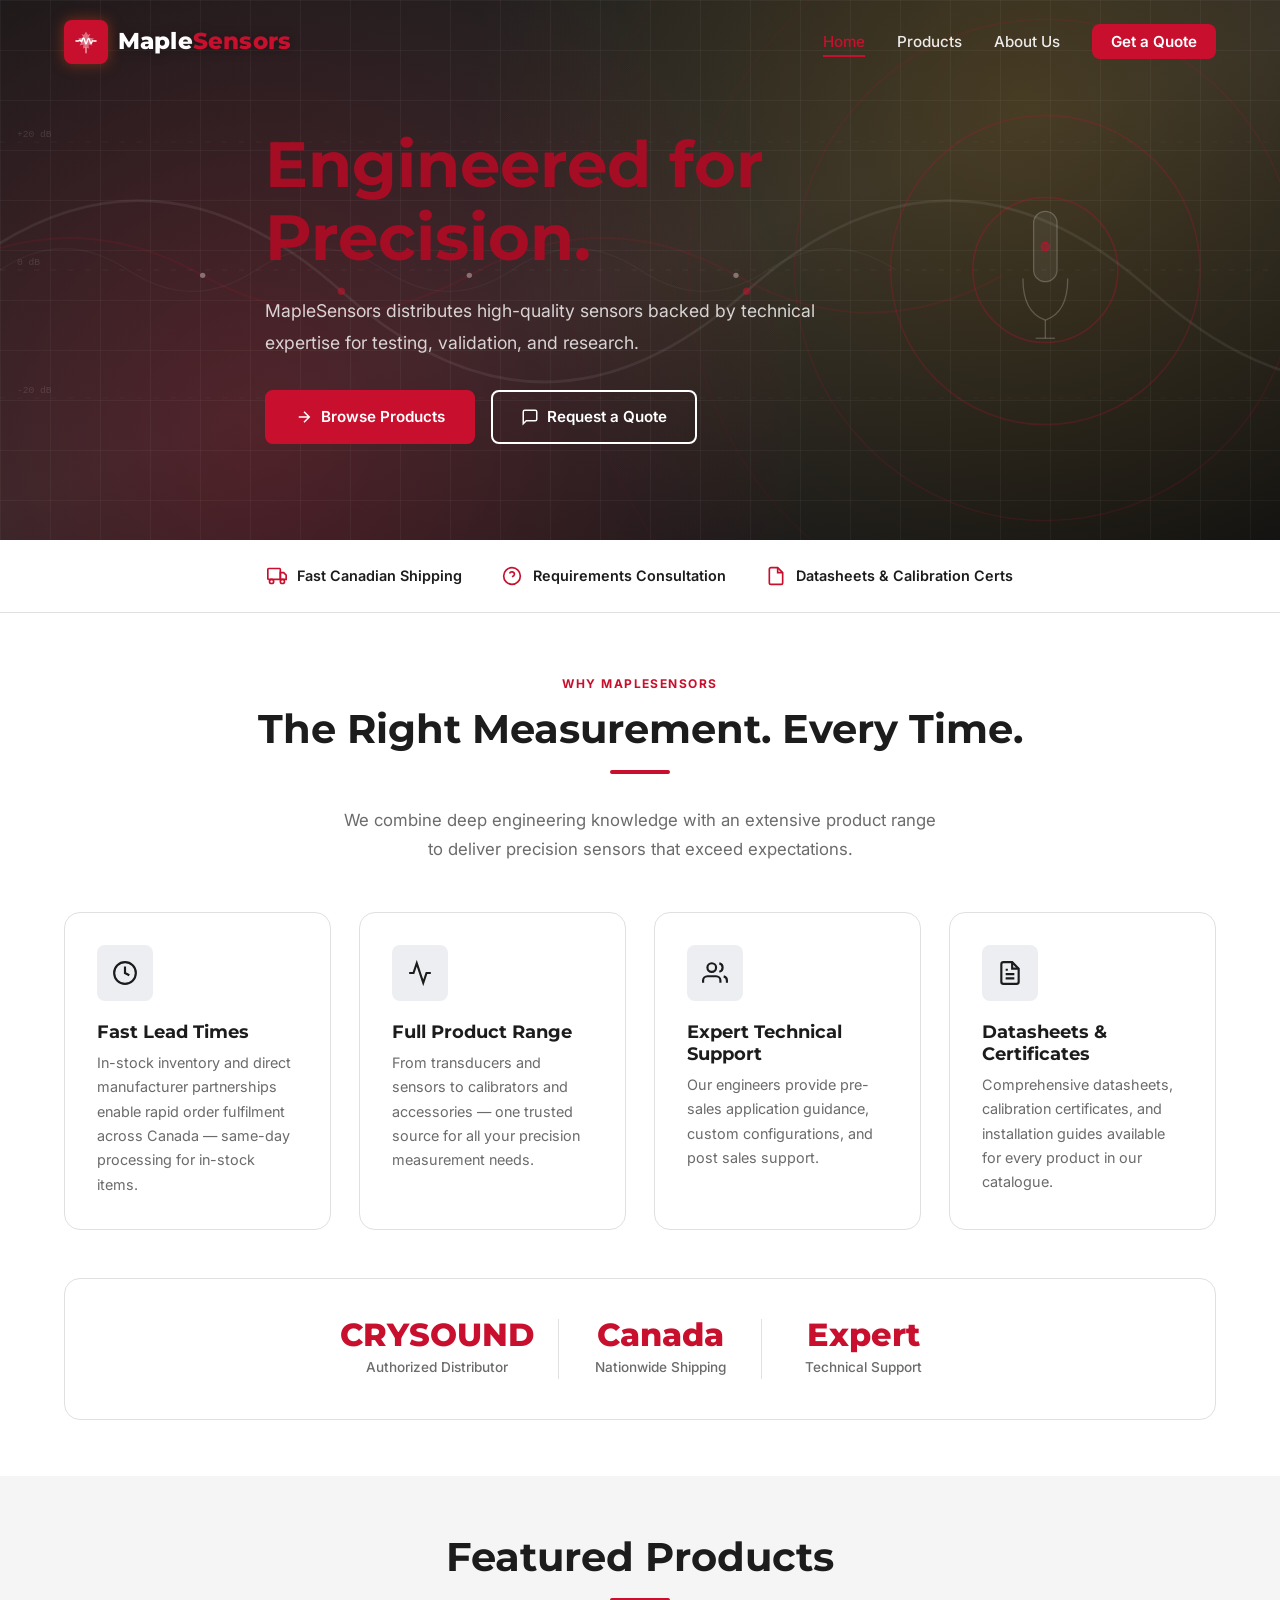
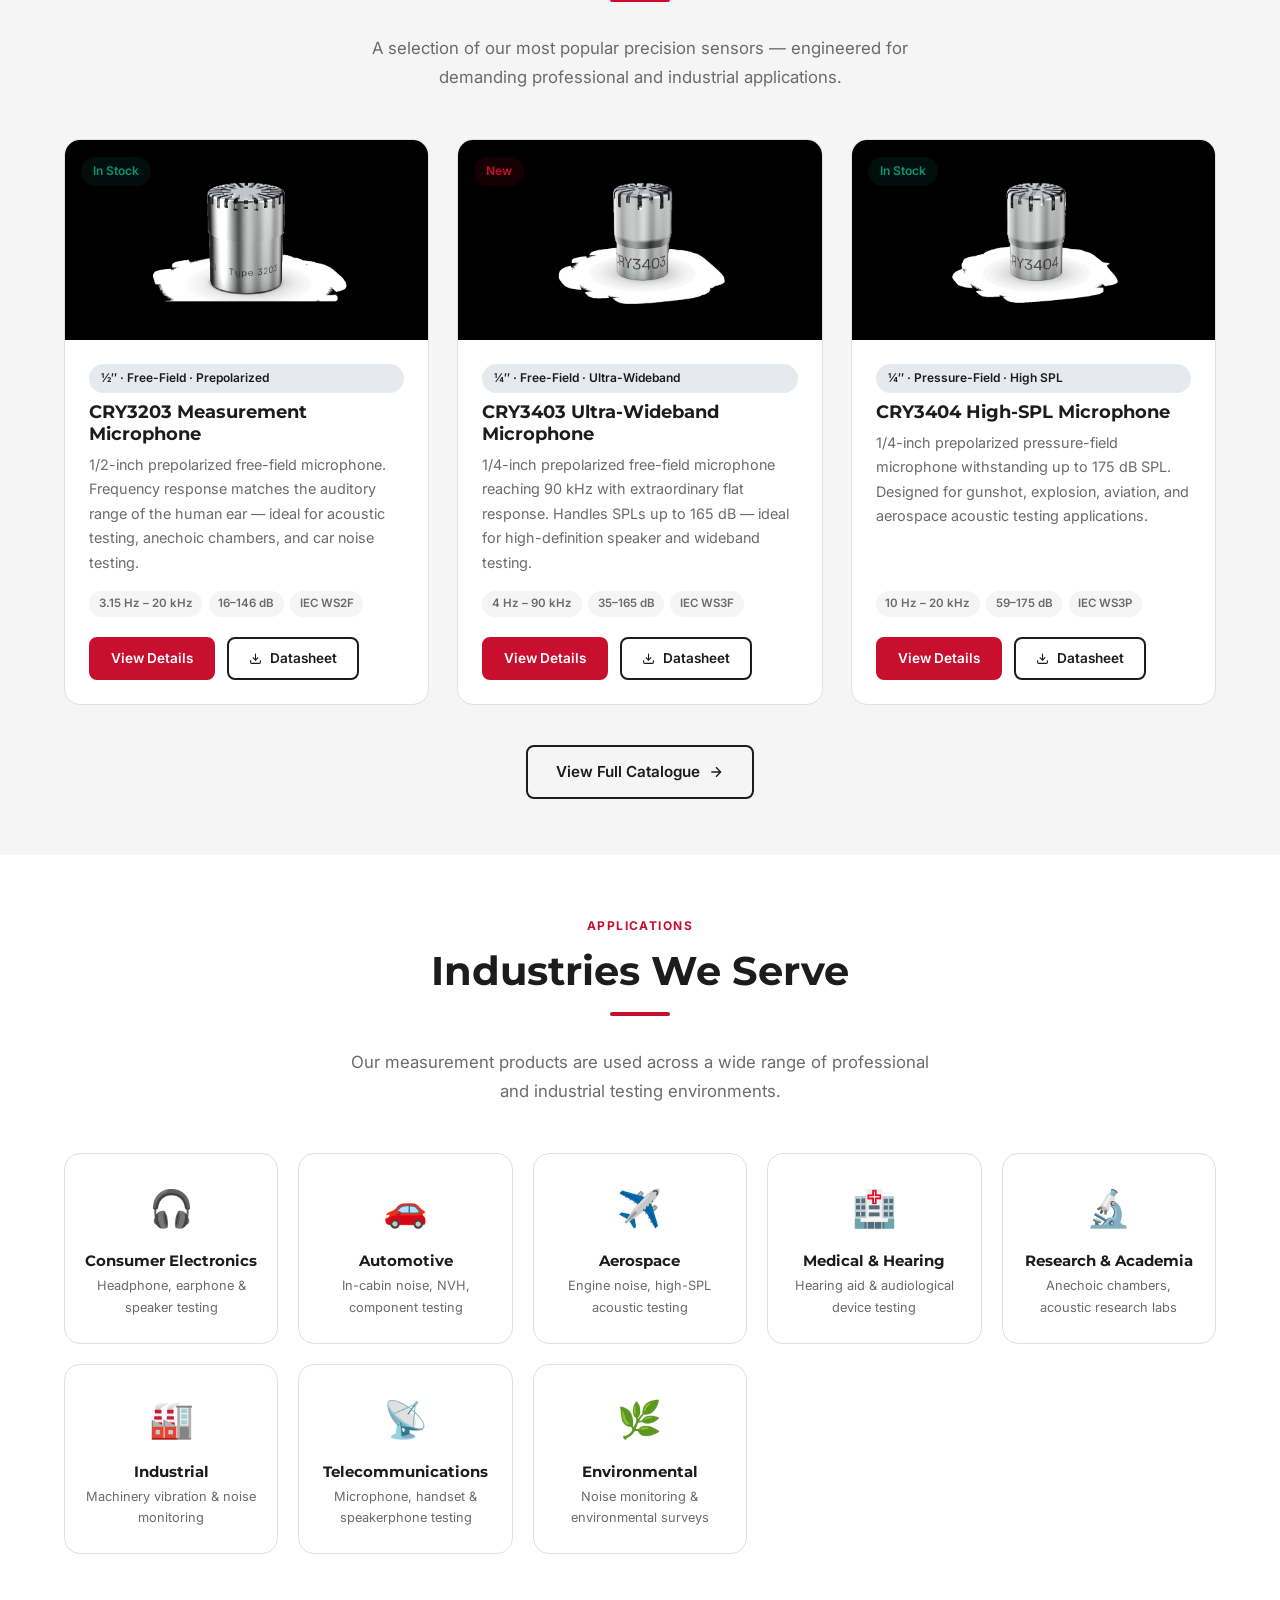
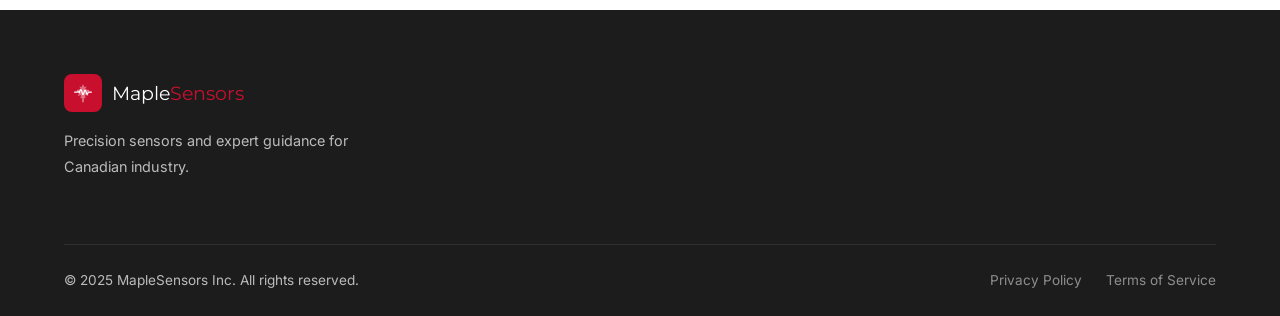
==== index.html @ 33024600 "New files" ====
<!DOCTYPE html>
<html lang="en">
<head>
  <meta charset="UTF-8" />
  <meta name="viewport" content="width=device-width, initial-scale=1.0" />
  <title>MapleSensors – Precision Measurement & Sensor Solutions</title>
  <meta name="description" content="MapleSensors is a Canadian distributor of precision sensors. Nationwide distribution backed by real engineering expertise." />
  <link rel="stylesheet" href="css/style.css" />
  <link rel="icon" href="data:image/svg+xml,<svg xmlns='http://www.w3.org/2000/svg' viewBox='0 0 100 100'><text y='.9em' font-size='90'>🍁</text></svg>" />
  <style>
    /* Hero background */
    .hero {
      background: linear-gradient(160deg, #1a1a1a 0%, #2a2a2a 50%, #111111 100%);
    }
    /* Hero SVG illustration layer */
    .hero-visual {
      position: absolute;
      inset: 0;
      overflow: hidden;
      pointer-events: none;
    }
    .hero-visual svg {
      width: 100%;
      height: 100%;
      position: absolute;
      top: 0; left: 0;
    }
    /* Softer section backgrounds */
    .section-alt { background: var(--clr-light); }

    /* Intro strip below hero */
    .intro-strip {
      background: var(--clr-white);
      border-bottom: 1px solid var(--clr-border);
      padding-block: 1.5rem;
    }
    .intro-strip-inner {
      display: flex;
      align-items: center;
      justify-content: center;
      flex-wrap: wrap;
      gap: 2.5rem;
    }
    .intro-item {
      display: flex;
      align-items: center;
      gap: .65rem;
      font-size: .9rem;
      font-weight: 600;
      color: var(--clr-primary);
    }
    .intro-item svg { width: 20px; stroke: var(--clr-secondary); }

    /* Lighter stats strip */
    .stats-light {
      background: var(--clr-white);
      border: 1px solid var(--clr-border);
      border-radius: var(--radius-lg);
      padding: 2.5rem;
      margin-top: 2rem;
    }
    .stats-light-grid {
      display: grid;
      grid-template-columns: 1fr auto 1fr auto 1fr;
      align-items: center;
      gap: 0 1.5rem;
      text-align: center;
      max-width: 600px;
      margin-inline: auto;
    }
    .stat-light-num {
      font-family: var(--ff-heading);
      font-size: 2rem;
      font-weight: 800;
      color: var(--clr-secondary);
      line-height: 1;
      margin-bottom: .3rem;
    }
    .stat-light-label {
      font-size: .85rem;
      color: var(--clr-muted);
      font-weight: 500;
    }
    .stat-divider {
      width: 1px;
      background: var(--clr-border);
      align-self: stretch;
    }

    /* Application areas */
    .app-grid {
      display: grid;
      grid-template-columns: repeat(auto-fill, minmax(200px, 1fr));
      gap: 1.25rem;
    }
    .app-card {
      background: var(--clr-white);
      border: 1px solid var(--clr-border);
      border-radius: var(--radius-lg);
      padding: 1.5rem 1.25rem;
      text-align: center;
      transition: var(--transition);
    }
    .app-card:hover { box-shadow: var(--shadow); transform: translateY(-3px); border-color: var(--clr-secondary); }
    .app-icon { font-size: 2.25rem; margin-bottom: .75rem; }
    .app-card h4 { font-size: .95rem; color: var(--clr-primary); margin-bottom: .3rem; }
    .app-card p  { font-size: .8rem; color: var(--clr-muted); }

    /* Technology intro band */
    .tech-band {
      background: linear-gradient(135deg, #1c1c1c 0%, #333333 100%);
      padding-block: 4rem;
    }
    .tech-band-grid {
      display: grid;
      grid-template-columns: 1fr 1fr;
      gap: 4rem;
      align-items: center;
    }
    .tech-band-visual {
      aspect-ratio: 4/3;
      background: rgba(255,255,255,.06);
      border: 1px solid rgba(255,255,255,.12);
      border-radius: var(--radius-lg);
      display: flex;
      align-items: center;
      justify-content: center;
      position: relative;
      overflow: hidden;
    }
    .tech-band-visual::before {
      content: '';
      position: absolute; inset: 0;
      background-image: linear-gradient(rgba(255,255,255,.03) 1px, transparent 1px),
                        linear-gradient(90deg, rgba(255,255,255,.03) 1px, transparent 1px);
      background-size: 28px 28px;
    }
    .tech-band-visual svg { width: 100px; position: relative; }
    @media(max-width:768px){ .tech-band-grid { grid-template-columns: 1fr; gap:2rem; } }
  </style>
</head>
<body>

  <!-- ── NAVBAR ── -->
  <nav class="navbar" id="navbar">
    <div class="container nav-inner">
      <a href="index.html" class="nav-logo">
        <div class="nav-logo-icon">
          <svg viewBox="0 0 24 24" fill="none"><path d="M12 1.5 L10 5 L7.5 4 L9.5 7.5 L4 8.5 L7.5 12 L5.5 15.5 L9.5 14.5 L9 18.5 L12 17.5 L15 18.5 L14.5 14.5 L18.5 15.5 L16.5 12 L20 8.5 L14.5 7.5 L16.5 4 L14 5 Z" fill="white" opacity="0.4"/><line x1="12" y1="18" x2="12" y2="22.5" stroke="white" stroke-width="1.8" stroke-linecap="round" opacity="0.5"/><path d="M2,11 L4.5,11 C5,11 5.3,10.3 6,10.3 C6.7,10.3 7,11.7 7.5,11.7 C8,11.7 8.3,8 9.5,8 C10.7,8 11,14 12,14 C13,14 13.3,8.5 14.5,8.5 C15.7,8.5 16,13.5 17,13.5 C17.7,13.5 18,10.8 18.5,10.8 C19,10.8 19.3,11 20,11 L22,11" stroke="white" stroke-width="1.5" fill="none" stroke-linecap="round"/></svg>
        </div>
        <span class="nav-logo-text">Maple<span>Sensors</span></span>
      </a>
      <ul class="nav-menu" id="navMenu">
        <li><a href="index.html"    class="nav-link active">Home</a></li>
        <li><a href="products.html" class="nav-link">Products</a></li>
        <li><a href="about.html"    class="nav-link">About Us</a></li>
        <li><a href="contact.html"  class="nav-link nav-cta">Get a Quote</a></li>
      </ul>
      <button class="hamburger" id="hamburger" aria-label="Toggle menu">
        <span></span><span></span><span></span>
      </button>
    </div>
  </nav>

  <!-- ── HERO ── -->
  <section class="hero" id="hero">
    <div class="hero-bg"></div>
    <div class="hero-grid"></div>

    <!-- Acoustic measurement illustration -->
    <div class="hero-visual" aria-hidden="true">
      <svg viewBox="0 0 1200 700" preserveAspectRatio="xMidYMid slice" xmlns="http://www.w3.org/2000/svg">

        <!-- ── Sound wave rings radiating from microphone (right side) ── -->
        <circle cx="980" cy="350" r="68"  fill="none" stroke="rgba(200,16,46,0.30)" stroke-width="1.5"/>
        <circle cx="980" cy="350" r="145" fill="none" stroke="rgba(200,16,46,0.22)" stroke-width="1.5"/>
        <circle cx="980" cy="350" r="235" fill="none" stroke="rgba(200,16,46,0.15)" stroke-width="1.2"/>
        <circle cx="980" cy="350" r="335" fill="none" stroke="rgba(200,16,46,0.09)" stroke-width="1"/>
        <circle cx="980" cy="350" r="445" fill="none" stroke="rgba(200,16,46,0.06)" stroke-width="1"/>
        <circle cx="980" cy="350" r="570" fill="none" stroke="rgba(200,16,46,0.03)" stroke-width="1"/>

        <!-- ── Microphone capsule silhouette ── -->
        <rect x="969" y="295" width="22" height="66" rx="11" fill="rgba(255,255,255,0.06)" stroke="rgba(255,255,255,0.22)" stroke-width="1.2"/>
        <path d="M959 358 Q959 390 980 397 Q1001 390 1001 358" fill="none" stroke="rgba(255,255,255,0.22)" stroke-width="1.2"/>
        <line x1="980" y1="397" x2="980" y2="414" stroke="rgba(255,255,255,0.22)" stroke-width="1.2"/>
        <line x1="971" y1="414" x2="989" y2="414" stroke="rgba(255,255,255,0.22)" stroke-width="1.2"/>
        <!-- diaphragm centre dot -->
        <circle cx="980" cy="328" r="4" fill="rgba(200,16,46,0.5)" stroke="rgba(200,16,46,0.8)" stroke-width="1"/>

        <!-- ── Primary sine waveform (large, slow) ── -->
        <path d="M-60 370 Q130 200 320 370 Q510 540 700 370 Q890 200 1080 370 Q1270 540 1460 370"
              fill="none" stroke="rgba(255,255,255,0.07)" stroke-width="2.5"/>

        <!-- ── Secondary waveform (higher frequency, red tinted) ── -->
        <path d="M-60 355 Q65 285 190 355 Q315 425 440 355 Q565 285 690 355 Q815 425 940 355"
              fill="none" stroke="rgba(200,16,46,0.12)" stroke-width="1.8"/>

        <!-- ── High-frequency waveform (fine detail) ── -->
        <path d="M0 350 Q60 310 120 350 Q180 390 240 350 Q300 310 360 350 Q420 390 480 350 Q540 310 600 350 Q660 390 720 350 Q780 310 840 350"
              fill="none" stroke="rgba(255,255,255,0.04)" stroke-width="1"/>

        <!-- ── Oscilloscope measurement grid ── -->
        <line x1="0" y1="230" x2="1200" y2="230" stroke="rgba(255,255,255,0.035)" stroke-width="1" stroke-dasharray="5,11"/>
        <line x1="0" y1="350" x2="1200" y2="350" stroke="rgba(255,255,255,0.05)"  stroke-width="1" stroke-dasharray="5,11"/>
        <line x1="0" y1="470" x2="1200" y2="470" stroke="rgba(255,255,255,0.035)" stroke-width="1" stroke-dasharray="5,11"/>

        <line x1="240" y1="0" x2="240" y2="700" stroke="rgba(255,255,255,0.02)" stroke-width="1" stroke-dasharray="3,13"/>
        <line x1="480" y1="0" x2="480" y2="700" stroke="rgba(255,255,255,0.02)" stroke-width="1" stroke-dasharray="3,13"/>
        <line x1="720" y1="0" x2="720" y2="700" stroke="rgba(255,255,255,0.02)" stroke-width="1" stroke-dasharray="3,13"/>

        <!-- ── dB scale labels ── -->
        <text x="16" y="225" font-size="9" fill="rgba(255,255,255,0.13)" font-family="monospace">+20 dB</text>
        <text x="16" y="345" font-size="9" fill="rgba(255,255,255,0.13)" font-family="monospace">  0 dB</text>
        <text x="16" y="465" font-size="9" fill="rgba(255,255,255,0.13)" font-family="monospace">-20 dB</text>

        <!-- ── Wave peak / node markers ── -->
        <circle cx="320" cy="370" r="3.5" fill="rgba(200,16,46,0.55)"/>
        <circle cx="700" cy="370" r="3.5" fill="rgba(200,16,46,0.55)"/>
        <circle cx="190" cy="355" r="2.5" fill="rgba(255,255,255,0.35)"/>
        <circle cx="440" cy="355" r="2.5" fill="rgba(255,255,255,0.35)"/>
        <circle cx="690" cy="355" r="2.5" fill="rgba(255,255,255,0.35)"/>

      </svg>
    </div>

    <div class="container">
      <div class="hero-content">
        <h1 class="hero-title">
          <span class="highlight">Engineered for Precision.</span>
        </h1>

        <p class="hero-subtitle">
          MapleSensors distributes high-quality sensors backed by technical expertise for testing, validation, and research.
        </p>

        <div class="hero-actions">
          <a href="products.html" class="btn btn-primary">
            <svg width="18" height="18" viewBox="0 0 24 24" fill="none" stroke="currentColor" stroke-width="2"><path d="M5 12h14M12 5l7 7-7 7"/></svg>
            Browse Products
          </a>
          <a href="contact.html" class="btn btn-outline">
            <svg width="18" height="18" viewBox="0 0 24 24" fill="none" stroke="currentColor" stroke-width="2"><path d="M21 15a2 2 0 0 1-2 2H7l-4 4V5a2 2 0 0 1 2-2h14a2 2 0 0 1 2 2z"/></svg>
            Request a Quote
          </a>
        </div>

      </div>
    </div>
  </section>

  <!-- ── INTRO STRIP ── -->
  <div class="intro-strip">
    <div class="container intro-strip-inner">
      <div class="intro-item">
        <svg viewBox="0 0 24 24" fill="none" stroke-width="2"><rect x="1" y="3" width="15" height="13" rx="1"/><path d="M16 8h4l3 3v5h-7V8z"/><circle cx="5.5" cy="18.5" r="2.5"/><circle cx="18.5" cy="18.5" r="2.5"/></svg>
        Fast Canadian Shipping
      </div>
      <div class="intro-item">
        <svg viewBox="0 0 24 24" fill="none" stroke-width="2"><circle cx="12" cy="12" r="10"/><path d="M9.09 9a3 3 0 0 1 5.83 1c0 2-3 3-3 3"/><line x1="12" y1="17" x2="12.01" y2="17"/></svg>
        Requirements Consultation
      </div>
      <div class="intro-item">
        <svg viewBox="0 0 24 24" fill="none" stroke-width="2"><path d="M14 2H6a2 2 0 0 0-2 2v16a2 2 0 0 0 2 2h12a2 2 0 0 0 2-2V8z"/><polyline points="14 2 14 8 20 8"/></svg>
        Datasheets &amp; Calibration Certs
      </div>
    </div>
  </div>

  <!-- ── WHY CHOOSE US ── -->
  <section class="section" id="why-us">
    <div class="container">
      <div class="text-center">
        <span class="section-label">Why MapleSensors</span>
        <h2 class="section-title">The Right Measurement. Every Time.</h2>
        <div class="divider"></div>
        <p class="section-subtitle">We combine deep engineering knowledge with an extensive product range to deliver precision sensors that exceed expectations.</p>
      </div>

      <div class="features-grid">
        <div class="feature-card fade-up">
          <div class="feature-icon">
            <svg viewBox="0 0 24 24" fill="none" stroke="#1c1c1c" stroke-width="2"><circle cx="12" cy="12" r="10"/><polyline points="12 6 12 12 16 14"/></svg>
          </div>
          <h3>Fast Lead Times</h3>
          <p>In-stock inventory and direct manufacturer partnerships enable rapid order fulfilment across Canada — same-day processing for in-stock items.</p>
        </div>

        <div class="feature-card fade-up fade-up-delay-2">
          <div class="feature-icon">
            <svg viewBox="0 0 24 24" fill="none" stroke="#1c1c1c" stroke-width="2"><polyline points="22 12 18 12 15 21 9 3 6 12 2 12"/></svg>
          </div>
          <h3>Full Product Range</h3>
          <p>From transducers and sensors to calibrators and accessories — one trusted source for all your precision measurement needs.</p>
        </div>

        <div class="feature-card fade-up fade-up-delay-3">
          <div class="feature-icon">
            <svg viewBox="0 0 24 24" fill="none" stroke="#1c1c1c" stroke-width="2"><path d="M17 21v-2a4 4 0 0 0-4-4H5a4 4 0 0 0-4 4v2"/><circle cx="9" cy="7" r="4"/><path d="M23 21v-2a4 4 0 0 0-3-3.87"/><path d="M16 3.13a4 4 0 0 1 0 7.75"/></svg>
          </div>
          <h3>Expert Technical Support</h3>
          <p>Our engineers provide pre-sales application guidance, custom configurations, and post sales support.</p>
        </div>

        <div class="feature-card fade-up">
          <div class="feature-icon">
            <svg viewBox="0 0 24 24" fill="none" stroke="#1c1c1c" stroke-width="2"><path d="M14 2H6a2 2 0 0 0-2 2v16a2 2 0 0 0 2 2h12a2 2 0 0 0 2-2V8z"/><polyline points="14 2 14 8 20 8"/><line x1="16" y1="13" x2="8" y2="13"/><line x1="16" y1="17" x2="8" y2="17"/><polyline points="10 9 9 9 8 9"/></svg>
          </div>
          <h3>Datasheets &amp; Certificates</h3>
          <p>Comprehensive datasheets, calibration certificates, and installation guides available for every product in our catalogue.</p>
        </div>

      </div>

      <!-- Lightweight stats row -->
      <div class="stats-light fade-up" style="margin-top:3rem;">
        <div class="stats-light-grid">
          <div>
            <div class="stat-light-num">CRYSOUND</div>
            <div class="stat-light-label">Authorized Distributor</div>
          </div>
          <div class="stat-divider"></div>
          <div>
            <div class="stat-light-num">Canada</div>
            <div class="stat-light-label">Nationwide Shipping</div>
          </div>
          <div class="stat-divider"></div>
          <div>
            <div class="stat-light-num">Expert</div>
            <div class="stat-light-label">Technical Support</div>
          </div>
        </div>
      </div>
    </div>
  </section>

  <!-- ── FEATURED PRODUCTS ── -->
  <section class="section section-alt" id="featured-products">
    <div class="container">
      <div class="text-center">
        <h2 class="section-title">Featured Products</h2>
        <div class="divider"></div>
        <p class="section-subtitle">A selection of our most popular precision sensors — engineered for demanding professional and industrial applications.</p>
      </div>

      <div class="products-grid">

        <!-- CRY3203 -->
        <div class="product-card fade-up">
          <div class="product-card-img">
            <img src="images/products/CRY3203.jpg" alt="CRY3203" class="product-photo" />
            <div class="product-badge-wrap"><span class="badge badge-green">In Stock</span></div>
          </div>
          <div class="product-card-body">
            <span class="badge badge-blue" style="margin-bottom:.5rem;">½″ · Free-Field · Prepolarized</span>
            <h3>CRY3203 Measurement Microphone</h3>
            <p>1/2-inch prepolarized free-field microphone. Frequency response matches the auditory range of the human ear — ideal for acoustic testing, anechoic chambers, and car noise testing.</p>
            <div class="product-features">
              <span class="product-feature-tag">3.15 Hz – 20 kHz</span>
              <span class="product-feature-tag">16–146 dB</span>
              <span class="product-feature-tag">IEC WS2F</span>
            </div>
            <div class="product-card-footer">
              <a href="products.html" class="btn btn-primary btn-sm">View Details</a>
              <a href="#" class="btn btn-outline-dark btn-sm">
                <svg width="13" height="13" viewBox="0 0 24 24" fill="none" stroke="currentColor" stroke-width="2"><path d="M21 15v4a2 2 0 0 1-2 2H5a2 2 0 0 1-2-2v-4"/><polyline points="7 10 12 15 17 10"/><line x1="12" y1="15" x2="12" y2="3"/></svg>
                Datasheet
              </a>
            </div>
          </div>
        </div>

        <!-- CRY3403 -->
        <div class="product-card fade-up fade-up-delay-1">
          <div class="product-card-img">
            <img src="images/products/CRY3403.jpg" alt="CRY3403" class="product-photo" style="padding:.5rem;" />
            <div class="product-badge-wrap"><span class="badge">New</span></div>
          </div>
          <div class="product-card-body">
            <span class="badge badge-blue" style="margin-bottom:.5rem;">¼″ · Free-Field · Ultra-Wideband</span>
            <h3>CRY3403 Ultra-Wideband Microphone</h3>
            <p>1/4-inch prepolarized free-field microphone reaching 90 kHz with extraordinary flat response. Handles SPLs up to 165 dB — ideal for high-definition speaker and wideband testing.</p>
            <div class="product-features">
              <span class="product-feature-tag">4 Hz – 90 kHz</span>
              <span class="product-feature-tag">35–165 dB</span>
              <span class="product-feature-tag">IEC WS3F</span>
            </div>
            <div class="product-card-footer">
              <a href="products.html" class="btn btn-primary btn-sm">View Details</a>
              <a href="#" class="btn btn-outline-dark btn-sm">
                <svg width="13" height="13" viewBox="0 0 24 24" fill="none" stroke="currentColor" stroke-width="2"><path d="M21 15v4a2 2 0 0 1-2 2H5a2 2 0 0 1-2-2v-4"/><polyline points="7 10 12 15 17 10"/><line x1="12" y1="15" x2="12" y2="3"/></svg>
                Datasheet
              </a>
            </div>
          </div>
        </div>

        <!-- CRY3404 -->
        <div class="product-card fade-up fade-up-delay-2">
          <div class="product-card-img">
            <img src="images/products/CRY3404.jpg" alt="CRY3404" class="product-photo" style="padding:.5rem;" />
            <div class="product-badge-wrap"><span class="badge badge-green">In Stock</span></div>
          </div>
          <div class="product-card-body">
            <span class="badge badge-blue" style="margin-bottom:.5rem;">¼″ · Pressure-Field · High SPL</span>
            <h3>CRY3404 High-SPL Microphone</h3>
            <p>1/4-inch prepolarized pressure-field microphone withstanding up to 175 dB SPL. Designed for gunshot, explosion, aviation, and aerospace acoustic testing applications.</p>
            <div class="product-features">
              <span class="product-feature-tag">10 Hz – 20 kHz</span>
              <span class="product-feature-tag">59–175 dB</span>
              <span class="product-feature-tag">IEC WS3P</span>
            </div>
            <div class="product-card-footer">
              <a href="products.html" class="btn btn-primary btn-sm">View Details</a>
              <a href="#" class="btn btn-outline-dark btn-sm">
                <svg width="13" height="13" viewBox="0 0 24 24" fill="none" stroke="currentColor" stroke-width="2"><path d="M21 15v4a2 2 0 0 1-2 2H5a2 2 0 0 1-2-2v-4"/><polyline points="7 10 12 15 17 10"/><line x1="12" y1="15" x2="12" y2="3"/></svg>
                Datasheet
              </a>
            </div>
          </div>
        </div>

      </div>

      <div class="text-center" style="margin-top:2.5rem;">
        <a href="products.html" class="btn btn-outline-dark">
          View Full Catalogue
          <svg width="16" height="16" viewBox="0 0 24 24" fill="none" stroke="currentColor" stroke-width="2"><path d="M5 12h14M12 5l7 7-7 7"/></svg>
        </a>
      </div>
    </div>
  </section>




  <!-- ── APPLICATION AREAS ── -->
  <section class="section" id="applications">
    <div class="container">
      <div class="text-center">
        <span class="section-label">Applications</span>
        <h2 class="section-title">Industries We Serve</h2>
        <div class="divider"></div>
        <p class="section-subtitle">Our measurement products are used across a wide range of professional and industrial testing environments.</p>
      </div>

      <div class="app-grid">
        <div class="app-card fade-up">
          <div class="app-icon">🎧</div>
          <h4>Consumer Electronics</h4>
          <p>Headphone, earphone &amp; speaker testing</p>
        </div>
        <div class="app-card fade-up fade-up-delay-1">
          <div class="app-icon">🚗</div>
          <h4>Automotive</h4>
          <p>In-cabin noise, NVH, component testing</p>
        </div>
        <div class="app-card fade-up fade-up-delay-2">
          <div class="app-icon">✈️</div>
          <h4>Aerospace</h4>
          <p>Engine noise, high-SPL acoustic testing</p>
        </div>
        <div class="app-card fade-up fade-up-delay-3">
          <div class="app-icon">🏥</div>
          <h4>Medical &amp; Hearing</h4>
          <p>Hearing aid &amp; audiological device testing</p>
        </div>
        <div class="app-card fade-up">
          <div class="app-icon">🔬</div>
          <h4>Research &amp; Academia</h4>
          <p>Anechoic chambers, acoustic research labs</p>
        </div>
        <div class="app-card fade-up fade-up-delay-1">
          <div class="app-icon">🏭</div>
          <h4>Industrial</h4>
          <p>Machinery vibration &amp; noise monitoring</p>
        </div>
        <div class="app-card fade-up fade-up-delay-2">
          <div class="app-icon">📡</div>
          <h4>Telecommunications</h4>
          <p>Microphone, handset &amp; speakerphone testing</p>
        </div>
        <div class="app-card fade-up fade-up-delay-3">
          <div class="app-icon">🌿</div>
          <h4>Environmental</h4>
          <p>Noise monitoring &amp; environmental surveys</p>
        </div>
      </div>
    </div>
  </section>

  <!-- ── FOOTER ── -->
  <footer class="footer">
    <div class="container">
      <div class="footer-grid">
        <div class="footer-brand">
          <div class="footer-logo">
            <div class="icon"><svg viewBox="0 0 24 24" fill="none"><path d="M12 1.5 L10 5 L7.5 4 L9.5 7.5 L4 8.5 L7.5 12 L5.5 15.5 L9.5 14.5 L9 18.5 L12 17.5 L15 18.5 L14.5 14.5 L18.5 15.5 L16.5 12 L20 8.5 L14.5 7.5 L16.5 4 L14 5 Z" fill="white" opacity="0.4"/><line x1="12" y1="18" x2="12" y2="22.5" stroke="white" stroke-width="1.8" stroke-linecap="round" opacity="0.5"/><path d="M2,11 L4.5,11 C5,11 5.3,10.3 6,10.3 C6.7,10.3 7,11.7 7.5,11.7 C8,11.7 8.3,8 9.5,8 C10.7,8 11,14 12,14 C13,14 13.3,8.5 14.5,8.5 C15.7,8.5 16,13.5 17,13.5 C17.7,13.5 18,10.8 18.5,10.8 C19,10.8 19.3,11 20,11 L22,11" stroke="white" stroke-width="1.5" fill="none" stroke-linecap="round"/></svg></div>
            <span class="name">Maple<span>Sensors</span></span>
          </div>
          <p>Precision sensors and expert guidance for Canadian industry.</p>
        </div>

      </div>

      <div class="footer-bottom">
        <span>&copy; 2025 MapleSensors Inc. All rights reserved.</span>
        <div class="footer-bottom-links">
          <a href="#">Privacy Policy</a>
          <a href="#">Terms of Service</a>
        </div>
      </div>
    </div>
  </footer>

  <button class="back-to-top" id="backToTop" aria-label="Back to top">
    <svg viewBox="0 0 24 24" fill="none" stroke="currentColor" stroke-width="2.5"><path d="M18 15l-6-6-6 6"/></svg>
  </button>

  <script src="js/main.js"></script>
</body>
</html>
---- css/style.css ----
/* =========================================
   MapleSensors – Main Stylesheet
   Theme: TI-Style Charcoal + Signal Red
   ========================================= */

/* ── Google Fonts ── */
@import url('https://fonts.googleapis.com/css2?family=Inter:wght@300;400;500;600;700&family=Montserrat:wght@600;700;800&display=swap');

/* ── CSS Variables ── */
:root {
  --clr-primary:   #1c1c1c;   /* charcoal / near-black  */
  --clr-secondary: #c8102e;   /* TI signal red          */
  --clr-accent:    #a50d24;   /* deep red               */
  --clr-light:     #f5f5f5;   /* light gray             */
  --clr-white:     #ffffff;
  --clr-dark:      #1c1c1c;
  --clr-text:      #2d2d2d;
  --clr-muted:     #6b6b6b;
  --clr-border:    #e0e0e0;

  --ff-body:    'Inter', sans-serif;
  --ff-heading: 'Montserrat', sans-serif;

  --radius:    0.5rem;
  --radius-lg: 1rem;
  --shadow-sm: 0 1px 3px rgba(0,0,0,.08), 0 1px 2px rgba(0,0,0,.05);
  --shadow:    0 4px 16px rgba(0,0,0,.10);
  --shadow-lg: 0 10px 40px rgba(0,0,0,.14);

  --transition: 0.3s ease;
  --max-w: 1200px;
}

/* ── Reset & Base ── */
*, *::before, *::after { box-sizing: border-box; margin: 0; padding: 0; }

html { scroll-behavior: smooth; font-size: 16px; }

body {
  font-family: var(--ff-body);
  color: var(--clr-text);
  background: var(--clr-white);
  line-height: 1.7;
  overflow-x: hidden;
}

img { max-width: 100%; display: block; }
a  { text-decoration: none; color: inherit; }
ul { list-style: none; }
button { cursor: pointer; font-family: inherit; }

h1,h2,h3,h4,h5 {
  font-family: var(--ff-heading);
  color: var(--clr-primary);
  line-height: 1.25;
}

/* ── Utility Classes ── */
.container { max-width: var(--max-w); margin-inline: auto; padding-inline: 1.5rem; }
.section    { padding-block: 3.5rem; }
.section-sm { padding-block: 3rem; }
.text-center { text-align: center; }
.text-white  { color: var(--clr-white) !important; }
.bg-light    { background: var(--clr-light); }
.bg-primary  { background: var(--clr-primary); }
.bg-dark     { background: var(--clr-dark); }

.section-label {
  display: inline-block;
  font-size: .75rem;
  font-weight: 700;
  letter-spacing: .12em;
  text-transform: uppercase;
  color: var(--clr-secondary);
  margin-bottom: .6rem;
}

.section-title {
  font-size: clamp(1.75rem, 4vw, 2.5rem);
  color: var(--clr-primary);
  margin-bottom: 1rem;
}

.section-subtitle {
  font-size: 1.05rem;
  color: var(--clr-muted);
  max-width: 600px;
  margin-inline: auto;
  margin-bottom: 3rem;
}

/* ── Buttons ── */
.btn {
  display: inline-flex;
  align-items: center;
  gap: .5rem;
  padding: .75rem 1.75rem;
  border-radius: var(--radius);
  font-weight: 600;
  font-size: .95rem;
  border: 2px solid transparent;
  transition: var(--transition);
  white-space: nowrap;
}

.btn-primary {
  background: var(--clr-secondary);
  color: var(--clr-white);
  border-color: var(--clr-secondary);
}
.btn-primary:hover {
  background: #a50d24;
  border-color: #a50d24;
  transform: translateY(-2px);
  box-shadow: 0 6px 20px rgba(200,16,46,.35);
}

.btn-outline {
  background: transparent;
  color: var(--clr-white);
  border-color: var(--clr-white);
}
.btn-outline:hover {
  background: var(--clr-white);
  color: var(--clr-primary);
  transform: translateY(-2px);
}

.btn-outline-dark {
  background: transparent;
  color: var(--clr-primary);
  border-color: var(--clr-primary);
}
.btn-outline-dark:hover {
  background: var(--clr-primary);
  color: var(--clr-white);
  transform: translateY(-2px);
}

.btn-sm { padding: .5rem 1.25rem; font-size: .85rem; }

/* ── Badge ── */
.badge {
  display: inline-block;
  padding: .25rem .75rem;
  border-radius: 99px;
  font-size: .75rem;
  font-weight: 600;
  background: rgba(200,16,46,.1);
  color: var(--clr-secondary);
}
.badge-blue {
  background: rgba(13,45,78,.1);
  color: var(--clr-primary);
}
.badge-green {
  background: rgba(5,150,105,.1);
  color: #059669;
}

/* ── Divider ── */
.divider {
  width: 60px;
  height: 4px;
  background: var(--clr-secondary);
  border-radius: 99px;
  margin: 1rem auto 2rem;
}
.divider-left { margin-left: 0; }

/* ──────────────────────────────────────────
   NAVIGATION
   ────────────────────────────────────────── */
.navbar {
  position: fixed;
  top: 0; left: 0; right: 0;
  z-index: 1000;
  transition: background var(--transition), box-shadow var(--transition);
  padding-block: 1.25rem;
}

.navbar.scrolled {
  background: var(--clr-white);
  box-shadow: var(--shadow);
  padding-block: .85rem;
}

.navbar.scrolled .nav-link { color: var(--clr-text); }
.navbar.scrolled .nav-logo-text { color: var(--clr-primary); text-shadow: none; }
.navbar.scrolled .nav-logo-icon { box-shadow: none; }
.navbar.scrolled .hamburger span { background: var(--clr-primary); }

.nav-inner {
  display: flex;
  align-items: center;
  justify-content: space-between;
}

.nav-logo {
  display: flex;
  align-items: center;
  gap: .6rem;
}

.nav-logo-icon {
  width: 44px; height: 44px;
  background: var(--clr-secondary);
  border-radius: var(--radius);
  display: grid; place-items: center;
  flex-shrink: 0;
  box-shadow: 0 0 14px rgba(200,65,26,.55);
}

.nav-logo-icon svg { width: 24px; fill: white; }

.nav-logo-text {
  font-family: var(--ff-heading);
  font-size: 1.45rem;
  font-weight: 800;
  color: var(--clr-white);
  transition: color var(--transition);
  text-shadow: 0 1px 12px rgba(0,0,0,.4);
  letter-spacing: .01em;
}
.nav-logo-text span { color: var(--clr-secondary); }

.nav-menu {
  display: flex;
  align-items: center;
  gap: 2rem;
}

.nav-link {
  font-weight: 500;
  font-size: .95rem;
  color: rgba(255,255,255,.9);
  position: relative;
  padding-bottom: .2rem;
  transition: color var(--transition);
}
.nav-link::after {
  content: '';
  position: absolute;
  bottom: -2px; left: 0; right: 0;
  height: 2px;
  background: var(--clr-secondary);
  transform: scaleX(0);
  transition: transform var(--transition);
}
.nav-link:hover,
.nav-link.active { color: var(--clr-secondary); }
.nav-link:hover::after,
.nav-link.active::after { transform: scaleX(1); }

.nav-cta {
  background: var(--clr-secondary);
  color: var(--clr-white) !important;
  padding: .5rem 1.2rem;
  border-radius: var(--radius);
  font-weight: 600;
  transition: background var(--transition), transform var(--transition);
}
.nav-cta:hover { background: #a50d24; transform: translateY(-1px); }
.nav-cta::after { display: none; }

.hamburger {
  display: none;
  flex-direction: column;
  gap: 5px;
  background: none;
  border: none;
  padding: 4px;
}
.hamburger span {
  display: block;
  width: 24px; height: 2px;
  background: var(--clr-white);
  border-radius: 2px;
  transition: var(--transition);
}
.hamburger.active span:nth-child(1) { transform: rotate(45deg) translate(5px,5px); }
.hamburger.active span:nth-child(2) { opacity: 0; }
.hamburger.active span:nth-child(3) { transform: rotate(-45deg) translate(5px,-5px); }

/* ──────────────────────────────────────────
   HERO
   ────────────────────────────────────────── */
.hero {
  position: relative;
  min-height: 60vh;
  padding-block: 5rem 3rem;
  display: flex;
  align-items: center;
  background: linear-gradient(135deg, var(--clr-primary) 0%, #2d2d2d 60%, #111111 100%);
  overflow: hidden;
}

.hero-bg {
  position: absolute;
  inset: 0;
  background-image:
    radial-gradient(circle at 20% 80%, rgba(200,16,46,.25) 0%, transparent 50%),
    radial-gradient(circle at 80% 20%, rgba(240,165,0,.15) 0%, transparent 50%);
}

/* animated grid overlay */
.hero-grid {
  position: absolute;
  inset: 0;
  background-image:
    linear-gradient(rgba(255,255,255,.04) 1px, transparent 1px),
    linear-gradient(90deg, rgba(255,255,255,.04) 1px, transparent 1px);
  background-size: 50px 50px;
}

.hero-content {
  position: relative;
  z-index: 1;
  max-width: 750px;
}

.hero-badge {
  display: inline-flex;
  align-items: center;
  gap: .5rem;
  background: rgba(255,255,255,.1);
  border: 1px solid rgba(255,255,255,.2);
  backdrop-filter: blur(8px);
  color: var(--clr-white);
  padding: .4rem 1rem;
  border-radius: 99px;
  font-size: .8rem;
  font-weight: 600;
  letter-spacing: .05em;
  margin-bottom: 1.5rem;
}
.hero-badge .dot {
  width: 8px; height: 8px;
  background: var(--clr-accent);
  border-radius: 50%;
  animation: pulse 2s infinite;
}

.hero-title {
  font-size: clamp(2.4rem, 6vw, 4rem);
  color: var(--clr-white);
  margin-bottom: 1.25rem;
  line-height: 1.15;
}
.hero-title .highlight {
  color: var(--clr-accent);
  position: relative;
}

.hero-subtitle {
  font-size: 1.1rem;
  color: rgba(255,255,255,.8);
  margin-bottom: 2rem;
  max-width: 580px;
  line-height: 1.8;
}

.hero-actions { display: flex; flex-wrap: wrap; gap: 1rem; }

.hero-stats {
  display: flex;
  flex-wrap: wrap;
  gap: 2rem;
  margin-top: 2rem;
  padding-top: 2rem;
  border-top: 1px solid rgba(255,255,255,.15);
}
.hero-stat-num {
  font-family: var(--ff-heading);
  font-size: 2rem;
  font-weight: 800;
  color: var(--clr-white);
}
.hero-stat-label {
  font-size: .85rem;
  color: rgba(255,255,255,.65);
  margin-top: .15rem;
}

.hero-image {
  position: absolute;
  right: -80px; bottom: 0;
  width: min(600px, 55%);
  opacity: .12;
  pointer-events: none;
}

/* ──────────────────────────────────────────
   TRUST STRIP
   ────────────────────────────────────────── */
.trust-strip {
  background: var(--clr-white);
  border-bottom: 1px solid var(--clr-border);
  padding-block: 1.75rem;
}
.trust-strip-inner {
  display: flex;
  align-items: center;
  justify-content: center;
  flex-wrap: wrap;
  gap: 2.5rem;
}
.trust-label {
  font-size: .8rem;
  font-weight: 700;
  letter-spacing: .1em;
  text-transform: uppercase;
  color: var(--clr-muted);
  white-space: nowrap;
}
.trust-logos {
  display: flex;
  align-items: center;
  flex-wrap: wrap;
  gap: 2.5rem;
}
.trust-logo-item {
  font-family: var(--ff-heading);
  font-size: 1rem;
  font-weight: 700;
  color: var(--clr-muted);
  opacity: .6;
  transition: opacity var(--transition);
  letter-spacing: .02em;
}
.trust-logo-item:hover { opacity: 1; }

/* ──────────────────────────────────────────
   WHY CHOOSE US
   ────────────────────────────────────────── */
.features-grid {
  display: grid;
  grid-template-columns: repeat(auto-fit, minmax(240px, 1fr));
  gap: 1.75rem;
}

.feature-card {
  background: var(--clr-white);
  border: 1px solid var(--clr-border);
  border-radius: var(--radius-lg);
  padding: 2rem;
  transition: var(--transition);
  position: relative;
  overflow: hidden;
}
.feature-card::before {
  content: '';
  position: absolute;
  top: 0; left: 0; right: 0;
  height: 3px;
  background: var(--clr-secondary);
  transform: scaleX(0);
  transition: transform var(--transition);
}
.feature-card:hover { box-shadow: var(--shadow-lg); transform: translateY(-4px); }
.feature-card:hover::before { transform: scaleX(1); }

.feature-icon {
  width: 56px; height: 56px;
  background: rgba(13,45,78,.08);
  border-radius: var(--radius);
  display: grid; place-items: center;
  margin-bottom: 1.25rem;
}
.feature-icon svg { width: 26px; }

.feature-card h3 { font-size: 1.1rem; margin-bottom: .5rem; }
.feature-card p  { font-size: .9rem; color: var(--clr-muted); }

/* ──────────────────────────────────────────
   PRODUCT CARDS
   ────────────────────────────────────────── */
.products-grid {
  display: grid;
  grid-template-columns: repeat(auto-fill, minmax(300px, 1fr));
  gap: 1.75rem;
}

.product-card {
  background: var(--clr-white);
  border: 1px solid var(--clr-border);
  border-radius: var(--radius-lg);
  overflow: hidden;
  transition: var(--transition);
  display: flex;
  flex-direction: column;
}
.product-card:hover { box-shadow: var(--shadow-lg); transform: translateY(-5px); }

.product-card-img {
  height: 200px;
  background: #000000;
  display: flex;
  align-items: center;
  justify-content: center;
  position: relative;
  overflow: hidden;
}
.product-card-img .product-icon {
  font-size: 4rem;
  opacity: .35;
  filter: grayscale(1);
}
.product-card-img .product-img-svg {
  width: 80px;
  opacity: .6;
}
.product-card-img .product-photo {
  position: absolute;
  top: 0; left: 0;
  width: 100%;
  height: 100%;
  object-fit: contain;
  padding: 1.75rem;
}
.product-badge-wrap {
  position: absolute;
  top: 1rem; left: 1rem;
}

.product-card-body {
  padding: 1.5rem;
  flex: 1;
  display: flex;
  flex-direction: column;
}
.product-card-body h3 {
  font-size: 1.1rem;
  margin-bottom: .5rem;
}
.product-card-body p {
  font-size: .9rem;
  color: var(--clr-muted);
  flex: 1;
  margin-bottom: 1rem;
}

.product-features {
  display: flex;
  flex-wrap: wrap;
  gap: .4rem;
  margin-bottom: 1.25rem;
}
.product-feature-tag {
  font-size: .72rem;
  font-weight: 600;
  padding: .2rem .6rem;
  background: var(--clr-light);
  color: var(--clr-muted);
  border-radius: 99px;
}

.product-card-footer {
  display: flex;
  gap: .75rem;
  flex-wrap: wrap;
}

/* ──────────────────────────────────────────
   FILTER BAR
   ────────────────────────────────────────── */
.filter-bar {
  display: flex;
  flex-wrap: wrap;
  gap: .6rem;
  margin-bottom: 2.5rem;
}
.filter-btn {
  padding: .5rem 1.2rem;
  border-radius: 99px;
  border: 2px solid var(--clr-border);
  background: var(--clr-white);
  color: var(--clr-muted);
  font-weight: 600;
  font-size: .85rem;
  transition: var(--transition);
}
.filter-btn:hover { border-color: var(--clr-primary); color: var(--clr-primary); }
.filter-btn.active {
  background: var(--clr-primary);
  border-color: var(--clr-primary);
  color: var(--clr-white);
}

/* ──────────────────────────────────────────
   STATS SECTION
   ────────────────────────────────────────── */
.stats-section {
  background: var(--clr-light);
  padding-block: 1.25rem;
  border-top: 1px solid var(--clr-border);
}
.stats-grid {
  display: grid;
  grid-template-columns: repeat(auto-fit, minmax(120px, 1fr));
  gap: .75rem;
  text-align: center;
}
.stat-item { color: var(--clr-primary); }
.stat-num {
  font-family: var(--ff-heading);
  font-size: clamp(.95rem, 2vw, 1.1rem);
  font-weight: 800;
  color: var(--clr-accent);
  line-height: 1;
  margin-bottom: .2rem;
}
.stat-label {
  font-size: .72rem;
  color: var(--clr-muted);
  font-weight: 500;
}
.stat-icon {
  width: 28px; height: 28px;
  background: rgba(0,0,0,.06);
  border-radius: 50%;
  display: grid; place-items: center;
  margin: 0 auto .4rem;
}
.stat-icon svg { width: 13px; stroke: var(--clr-accent); }

/* ──────────────────────────────────────────
   TESTIMONIALS
   ────────────────────────────────────────── */
.testimonials-grid {
  display: grid;
  grid-template-columns: repeat(auto-fill, minmax(300px, 1fr));
  gap: 1.75rem;
}

.testimonial-card {
  background: var(--clr-white);
  border: 1px solid var(--clr-border);
  border-radius: var(--radius-lg);
  padding: 2rem;
  position: relative;
  transition: var(--transition);
}
.testimonial-card:hover { box-shadow: var(--shadow); }

.quote-mark {
  font-size: 4rem;
  line-height: .8;
  color: var(--clr-secondary);
  font-family: Georgia, serif;
  opacity: .3;
  margin-bottom: .5rem;
}

.testimonial-text {
  font-size: .95rem;
  color: var(--clr-text);
  line-height: 1.8;
  margin-bottom: 1.5rem;
  font-style: italic;
}

.testimonial-author {
  display: flex;
  align-items: center;
  gap: .85rem;
}
.author-avatar {
  width: 46px; height: 46px;
  border-radius: 50%;
  background: linear-gradient(135deg, var(--clr-primary), var(--clr-secondary));
  display: grid; place-items: center;
  color: white;
  font-weight: 700;
  font-size: 1.1rem;
  flex-shrink: 0;
}
.author-name { font-weight: 700; font-size: .95rem; color: var(--clr-primary); }
.author-role { font-size: .8rem; color: var(--clr-muted); }

.stars { color: var(--clr-accent); font-size: .9rem; margin-bottom: .85rem; }

/* ──────────────────────────────────────────
   CTA BANNER
   ────────────────────────────────────────── */
.cta-section {
  background: linear-gradient(135deg, var(--clr-secondary) 0%, #a50d24 100%);
  padding-block: 4.5rem;
  text-align: center;
  position: relative;
  overflow: hidden;
}
.cta-section::before {
  content: '';
  position: absolute;
  inset: 0;
  background-image:
    radial-gradient(circle at 10% 90%, rgba(255,255,255,.1) 0%, transparent 50%),
    radial-gradient(circle at 90% 10%, rgba(255,255,255,.08) 0%, transparent 50%);
}
.cta-section h2 { color: var(--clr-white); margin-bottom: 1rem; position: relative; }
.cta-section p  { color: rgba(255,255,255,.85); max-width: 560px; margin: 0 auto 2rem; position: relative; }
.cta-actions    { display: flex; justify-content: center; gap: 1rem; flex-wrap: wrap; position: relative; }

/* ──────────────────────────────────────────
   ABOUT PAGE
   ────────────────────────────────────────── */
.page-hero {
  background: linear-gradient(135deg, var(--clr-primary) 0%, #2d2d2d 100%);
  padding: 8rem 0 5rem;
  text-align: center;
  position: relative;
  overflow: hidden;
}
.page-hero::before {
  content: '';
  position: absolute;
  right: -80px;
  top: 50%;
  transform: translateY(-50%);
  width: 420px;
  height: 420px;
  background-image: url("data:image/svg+xml,%3Csvg xmlns='http://www.w3.org/2000/svg' viewBox='0 0 24 24'%3E%3Cpath d='M12 1.5 L10 5 L7.5 4 L9.5 7.5 L4 8.5 L7.5 12 L5.5 15.5 L9.5 14.5 L9 18.5 L12 17.5 L15 18.5 L14.5 14.5 L18.5 15.5 L16.5 12 L20 8.5 L14.5 7.5 L16.5 4 L14 5 Z' fill='white' opacity='0.12'/%3E%3Cline x1='12' y1='18' x2='12' y2='22.5' stroke='white' stroke-width='1.2' stroke-linecap='round' opacity='0.12'/%3E%3Cpath d='M2,11 L4.5,11 C5,11 5.3,10.3 6,10.3 C6.7,10.3 7,11.7 7.5,11.7 C8,11.7 8.3,8 9.5,8 C10.7,8 11,14 12,14 C13,14 13.3,8.5 14.5,8.5 C15.7,8.5 16,13.5 17,13.5 C17.7,13.5 18,10.8 18.5,10.8 C19,10.8 19.3,11 20,11 L22,11' stroke='white' stroke-width='0.5' fill='none' stroke-linecap='round' opacity='0.35'/%3E%3C/svg%3E");
  background-repeat: no-repeat;
  background-size: contain;
  opacity: .45;
  pointer-events: none;
}
.page-hero > * { position: relative; }
.page-hero h1 { color: var(--clr-white); font-size: clamp(2rem, 5vw, 3rem); margin-bottom: .75rem; }
.page-hero p  { color: rgba(255,255,255,.8); font-size: 1.1rem; max-width: 560px; margin-inline: auto; }
.breadcrumb {
  display: flex;
  align-items: center;
  justify-content: center;
  gap: .5rem;
  font-size: 1.1rem;
  color: rgba(255,255,255,.6);
  margin-bottom: 1rem;
}
.breadcrumb a { color: var(--clr-accent); }
.breadcrumb-sep { opacity: .5; }

.about-intro-grid {
  display: grid;
  grid-template-columns: 1fr 1fr;
  gap: 4rem;
  align-items: center;
}
.about-intro-img {
  border-radius: var(--radius-lg);
  overflow: hidden;
  position: relative;
}
.about-img-placeholder {
  aspect-ratio: 4/3;
  background: linear-gradient(135deg, var(--clr-primary) 0%, #2d2d2d 100%);
  display: flex;
  align-items: center;
  justify-content: center;
  border-radius: var(--radius-lg);
}
.about-img-icon { font-size: 8rem; opacity: .3; }

.about-badge-float {
  position: absolute;
  bottom: -1rem; right: -1rem;
  background: var(--clr-secondary);
  color: white;
  padding: 1.25rem 1.5rem;
  border-radius: var(--radius-lg);
  box-shadow: var(--shadow-lg);
  text-align: center;
}
.about-badge-float .num {
  font-family: var(--ff-heading);
  font-size: 2.5rem;
  font-weight: 800;
  line-height: 1;
}
.about-badge-float .lbl { font-size: .75rem; opacity: .85; }

.mission-vision-grid {
  display: grid;
  grid-template-columns: 1fr 1fr;
  gap: 1.75rem;
}
.mv-card {
  border-radius: var(--radius-lg);
  padding: 2.5rem;
  position: relative;
  overflow: hidden;
}
.mv-card.mission { background: var(--clr-primary); }
.mv-card.vision  { background: var(--clr-light); border: 1px solid var(--clr-border); }
.mv-card h3 { font-size: 1.4rem; margin-bottom: 1rem; }
.mv-card.mission h3 { color: var(--clr-white); }
.mv-card.mission p  { color: rgba(255,255,255,.8); }

.timeline {
  position: relative;
  padding-left: 2.5rem;
}
.timeline::before {
  content: '';
  position: absolute;
  left: 0; top: 0; bottom: 0;
  width: 2px;
  background: linear-gradient(to bottom, var(--clr-secondary), var(--clr-primary));
}
.timeline-item {
  position: relative;
  padding-bottom: 2.5rem;
}
.timeline-item:last-child { padding-bottom: 0; }
.timeline-dot {
  position: absolute;
  left: -2.9rem; top: .2rem;
  width: 16px; height: 16px;
  background: var(--clr-secondary);
  border-radius: 50%;
  border: 3px solid var(--clr-white);
  box-shadow: 0 0 0 3px var(--clr-secondary);
}
.timeline-year {
  font-size: .75rem;
  font-weight: 700;
  color: var(--clr-secondary);
  letter-spacing: .1em;
  text-transform: uppercase;
  margin-bottom: .3rem;
}
.timeline-item h4 { font-size: 1rem; color: var(--clr-primary); margin-bottom: .35rem; }
.timeline-item p  { font-size: .9rem; color: var(--clr-muted); }

.team-grid {
  display: grid;
  grid-template-columns: repeat(auto-fill, minmax(230px, 1fr));
  gap: 1.75rem;
}
.team-card {
  background: var(--clr-white);
  border: 1px solid var(--clr-border);
  border-radius: var(--radius-lg);
  padding: 2rem;
  text-align: center;
  transition: var(--transition);
}
.team-card:hover { box-shadow: var(--shadow-lg); transform: translateY(-4px); }
.team-avatar {
  width: 80px; height: 80px;
  border-radius: 50%;
  background: linear-gradient(135deg, var(--clr-primary), #2d2d2d);
  display: grid; place-items: center;
  margin: 0 auto 1rem;
  font-family: var(--ff-heading);
  font-size: 1.75rem;
  font-weight: 800;
  color: white;
}
.team-card h4    { font-size: 1rem; color: var(--clr-primary); }
.team-card .role { font-size: .85rem; color: var(--clr-secondary); font-weight: 600; margin-block: .3rem; }
.team-card p     { font-size: .85rem; color: var(--clr-muted); }

/* ──────────────────────────────────────────
   CONTACT PAGE
   ────────────────────────────────────────── */
.contact-grid {
  display: grid;
  grid-template-columns: 1fr 1.5fr;
  gap: 3rem;
  align-items: start;
}

.contact-info-cards { display: flex; flex-direction: column; gap: 1rem; }
.contact-info-card {
  display: flex;
  gap: 1.1rem;
  background: var(--clr-white);
  border: 1px solid var(--clr-border);
  border-radius: var(--radius-lg);
  padding: 1.5rem;
  transition: var(--transition);
}
.contact-info-card:hover { box-shadow: var(--shadow); }
.contact-icon {
  width: 48px; height: 48px;
  background: rgba(200,16,46,.1);
  border-radius: var(--radius);
  display: grid; place-items: center;
  flex-shrink: 0;
}
.contact-icon svg { width: 22px; stroke: var(--clr-secondary); }
.contact-info-text h4 { font-size: .9rem; color: var(--clr-primary); margin-bottom: .2rem; }
.contact-info-text p  { font-size: .9rem; color: var(--clr-muted); line-height: 1.5; }
.contact-info-text a:hover { color: var(--clr-secondary); }

.contact-social {
  display: flex;
  gap: .75rem;
  margin-top: 1.5rem;
}
.social-link {
  width: 40px; height: 40px;
  border: 2px solid var(--clr-border);
  border-radius: var(--radius);
  display: grid; place-items: center;
  transition: var(--transition);
  color: var(--clr-muted);
}
.social-link:hover {
  border-color: var(--clr-secondary);
  background: var(--clr-secondary);
  color: white;
  transform: translateY(-2px);
}
.social-link svg { width: 18px; }

/* Contact Form */
.contact-form-wrap {
  background: var(--clr-white);
  border: 1px solid var(--clr-border);
  border-radius: var(--radius-lg);
  padding: 2.5rem;
  box-shadow: var(--shadow);
}
.contact-form-wrap h3 { font-size: 1.35rem; margin-bottom: .35rem; }
.contact-form-wrap .sub { font-size: .9rem; color: var(--clr-muted); margin-bottom: 2rem; }

.form-grid { display: grid; grid-template-columns: 1fr 1fr; gap: 1.25rem; }
.form-group { display: flex; flex-direction: column; gap: .4rem; }
.form-group.full { grid-column: 1 / -1; }

.form-label {
  font-size: .85rem;
  font-weight: 600;
  color: var(--clr-primary);
}
.form-label .req { color: var(--clr-secondary); }

.form-control {
  padding: .75rem 1rem;
  border: 2px solid var(--clr-border);
  border-radius: var(--radius);
  font-size: .95rem;
  font-family: inherit;
  color: var(--clr-text);
  background: var(--clr-white);
  transition: border-color var(--transition), box-shadow var(--transition);
  resize: vertical;
}
.form-control:focus {
  outline: none;
  border-color: var(--clr-primary);
  box-shadow: 0 0 0 3px rgba(13,45,78,.1);
}
.form-control::placeholder { color: var(--clr-muted); opacity: .7; }
.form-control.error { border-color: #ef4444; }
.form-error { font-size: .78rem; color: #ef4444; margin-top: .25rem; display: none; }
.form-error.show { display: block; }

textarea.form-control { min-height: 130px; }

.form-select { appearance: none; background-image: url("data:image/svg+xml,%3Csvg xmlns='http://www.w3.org/2000/svg' width='12' height='12' viewBox='0 0 12 12'%3E%3Cpath fill='%236b7280' d='M6 8L1 3h10z'/%3E%3C/svg%3E"); background-repeat: no-repeat; background-position: right 1rem center; padding-right: 2.5rem; }

.form-success {
  display: none;
  background: rgba(5,150,105,.1);
  border: 1px solid rgba(5,150,105,.3);
  border-radius: var(--radius);
  padding: 1rem 1.25rem;
  color: #059669;
  font-weight: 600;
  margin-top: 1rem;
}
.form-success.show { display: flex; align-items: center; gap: .5rem; }

.map-container {
  border-radius: var(--radius-lg);
  overflow: hidden;
  border: 1px solid var(--clr-border);
  height: 400px;
  margin-top: 3rem;
}
.map-container iframe {
  width: 100%; height: 100%;
  border: none;
}
.map-placeholder {
  width: 100%; height: 100%;
  background: linear-gradient(135deg, var(--clr-light), #dde3ec);
  display: flex;
  flex-direction: column;
  align-items: center;
  justify-content: center;
  gap: .75rem;
  color: var(--clr-muted);
}
.map-placeholder svg { width: 48px; opacity: .4; }

/* ──────────────────────────────────────────
   BLOG PAGE
   ────────────────────────────────────────── */
.blog-grid {
  display: grid;
  grid-template-columns: repeat(auto-fill, minmax(320px, 1fr));
  gap: 1.75rem;
}

.blog-card {
  background: var(--clr-white);
  border: 1px solid var(--clr-border);
  border-radius: var(--radius-lg);
  overflow: hidden;
  transition: var(--transition);
  display: flex;
  flex-direction: column;
}
.blog-card:hover { box-shadow: var(--shadow-lg); transform: translateY(-4px); }

.blog-card-img {
  height: 200px;
  background: linear-gradient(135deg, var(--clr-primary), #2d2d2d);
  display: flex;
  align-items: center;
  justify-content: center;
  position: relative;
  overflow: hidden;
}
.blog-card-img .blog-icon { font-size: 4rem; opacity: .25; filter: invert(1); }
.blog-card-cat {
  position: absolute;
  bottom: 1rem; left: 1rem;
}

.blog-card-body {
  padding: 1.5rem;
  flex: 1;
  display: flex;
  flex-direction: column;
}
.blog-meta {
  display: flex;
  align-items: center;
  gap: 1rem;
  font-size: .8rem;
  color: var(--clr-muted);
  margin-bottom: .75rem;
}
.blog-meta span { display: flex; align-items: center; gap: .3rem; }
.blog-meta svg  { width: 14px; }
.blog-card-body h3 {
  font-size: 1.1rem;
  color: var(--clr-primary);
  margin-bottom: .6rem;
  line-height: 1.4;
}
.blog-card-body p { font-size: .9rem; color: var(--clr-muted); flex: 1; margin-bottom: 1.25rem; }
.blog-read-more {
  font-size: .9rem;
  font-weight: 700;
  color: var(--clr-secondary);
  display: inline-flex;
  align-items: center;
  gap: .3rem;
  transition: gap var(--transition);
}
.blog-read-more:hover { gap: .6rem; }

/* ──────────────────────────────────────────
   FOOTER
   ────────────────────────────────────────── */
.footer {
  background: var(--clr-dark);
  color: rgba(255,255,255,.7);
  padding-top: 4rem;
}

.footer-grid {
  display: grid;
  grid-template-columns: 1.5fr 1fr 1fr 1fr;
  gap: 3rem;
  padding-bottom: 3rem;
  border-bottom: 1px solid rgba(255,255,255,.08);
}

.footer-brand p { font-size: .9rem; line-height: 1.8; margin-block: 1rem; }
.footer-logo {
  display: flex;
  align-items: center;
  gap: .6rem;
}
.footer-logo .icon {
  width: 38px; height: 38px;
  background: var(--clr-secondary);
  border-radius: var(--radius);
  display: grid; place-items: center;
  flex-shrink: 0;
}
.footer-logo .icon svg { width: 20px; fill: white; }
.footer-logo .name {
  font-family: var(--ff-heading);
  font-size: 1.2rem;
  color: var(--clr-white);
}
.footer-logo .name span { color: var(--clr-secondary); }

.footer-col h4 {
  font-size: .85rem;
  font-weight: 700;
  letter-spacing: .1em;
  text-transform: uppercase;
  color: var(--clr-white);
  margin-bottom: 1.25rem;
}
.footer-links { display: flex; flex-direction: column; gap: .6rem; }
.footer-links a {
  font-size: .9rem;
  color: rgba(255,255,255,.6);
  transition: color var(--transition), padding-left var(--transition);
}
.footer-links a:hover { color: var(--clr-secondary); padding-left: .35rem; }

.footer-contact-item {
  display: flex;
  gap: .6rem;
  margin-bottom: .8rem;
  font-size: .9rem;
}
.footer-contact-item svg { width: 16px; flex-shrink: 0; margin-top: .2rem; stroke: var(--clr-secondary); }

.footer-bottom {
  display: flex;
  align-items: center;
  justify-content: space-between;
  flex-wrap: wrap;
  gap: 1rem;
  padding-block: 1.5rem;
  font-size: .85rem;
}
.footer-bottom-links { display: flex; gap: 1.5rem; }
.footer-bottom-links a { color: rgba(255,255,255,.5); transition: color var(--transition); }
.footer-bottom-links a:hover { color: var(--clr-white); }

/* ──────────────────────────────────────────
   SCROLL ANIMATIONS
   ────────────────────────────────────────── */
.fade-up {
  opacity: 0;
  transform: translateY(30px);
  transition: opacity .6s ease, transform .6s ease;
}
.fade-up.visible {
  opacity: 1;
  transform: translateY(0);
}
.fade-up-delay-1 { transition-delay: .1s; }
.fade-up-delay-2 { transition-delay: .2s; }
.fade-up-delay-3 { transition-delay: .3s; }
.fade-up-delay-4 { transition-delay: .4s; }

/* ──────────────────────────────────────────
   ANIMATIONS
   ────────────────────────────────────────── */
@keyframes pulse {
  0%, 100% { opacity: 1; transform: scale(1); }
  50%       { opacity: .6; transform: scale(1.4); }
}
@keyframes float {
  0%, 100% { transform: translateY(0); }
  50%       { transform: translateY(-12px); }
}

/* ──────────────────────────────────────────
   BACK TO TOP
   ────────────────────────────────────────── */
.back-to-top {
  position: fixed;
  bottom: 2rem; right: 2rem;
  width: 44px; height: 44px;
  background: var(--clr-secondary);
  color: white;
  border-radius: var(--radius);
  display: grid; place-items: center;
  border: none;
  box-shadow: var(--shadow);
  transition: var(--transition);
  opacity: 0;
  pointer-events: none;
  z-index: 900;
}
.back-to-top.show { opacity: 1; pointer-events: auto; }
.back-to-top:hover { background: #a50d24; transform: translateY(-3px); }
.back-to-top svg { width: 18px; }

/* ──────────────────────────────────────────
   RESPONSIVE
   ────────────────────────────────────────── */
@media (max-width: 1024px) {
  .about-intro-grid  { grid-template-columns: 1fr; gap: 2.5rem; }
  .mission-vision-grid { grid-template-columns: 1fr; }
  .footer-grid { grid-template-columns: 1fr 1fr; }
}

@media (max-width: 768px) {
  .nav-menu {
    position: fixed;
    top: 0; right: -100%;
    width: min(320px, 85vw);
    height: 100vh;
    background: var(--clr-primary);
    flex-direction: column;
    align-items: flex-start;
    justify-content: flex-start;
    padding: 5rem 2rem 2rem;
    gap: 1.25rem;
    transition: right var(--transition);
    box-shadow: -4px 0 20px rgba(0,0,0,.3);
  }
  .nav-menu.open { right: 0; }
  .nav-link { color: rgba(255,255,255,.85); font-size: 1.05rem; }
  .nav-cta { width: 100%; justify-content: center; }
  .hamburger { display: flex; z-index: 1001; }

  .contact-grid { grid-template-columns: 1fr; }
  .form-grid    { grid-template-columns: 1fr; }
  .footer-grid  { grid-template-columns: 1fr; gap: 2rem; }
  .footer-bottom { flex-direction: column; align-items: center; text-align: center; }
  .hero-stats   { gap: 1.5rem; }
}

@media (max-width: 480px) {
  .hero-title { font-size: 2rem; }
  .hero-actions { flex-direction: column; }
  .hero-actions .btn { width: 100%; justify-content: center; }
  .products-grid { grid-template-columns: 1fr; }
  .blog-grid     { grid-template-columns: 1fr; }
  .features-grid { grid-template-columns: 1fr; }
}
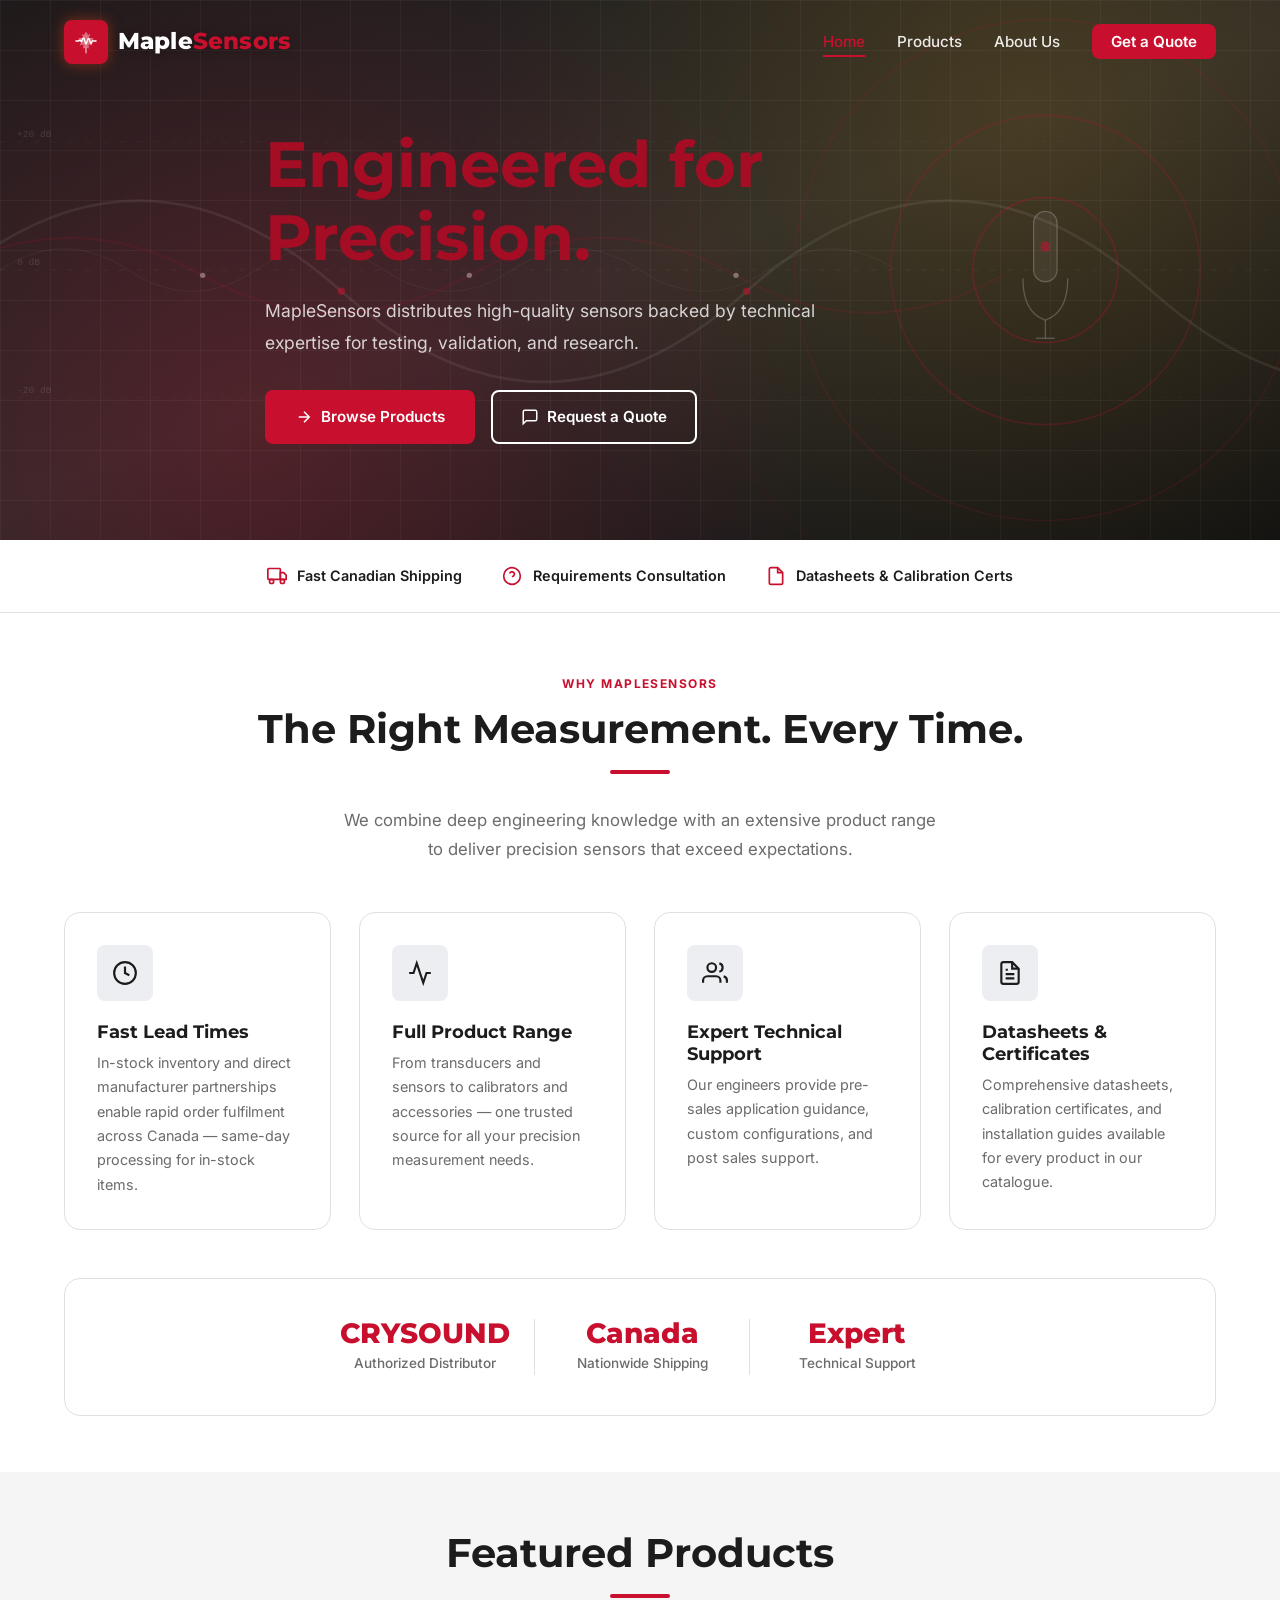
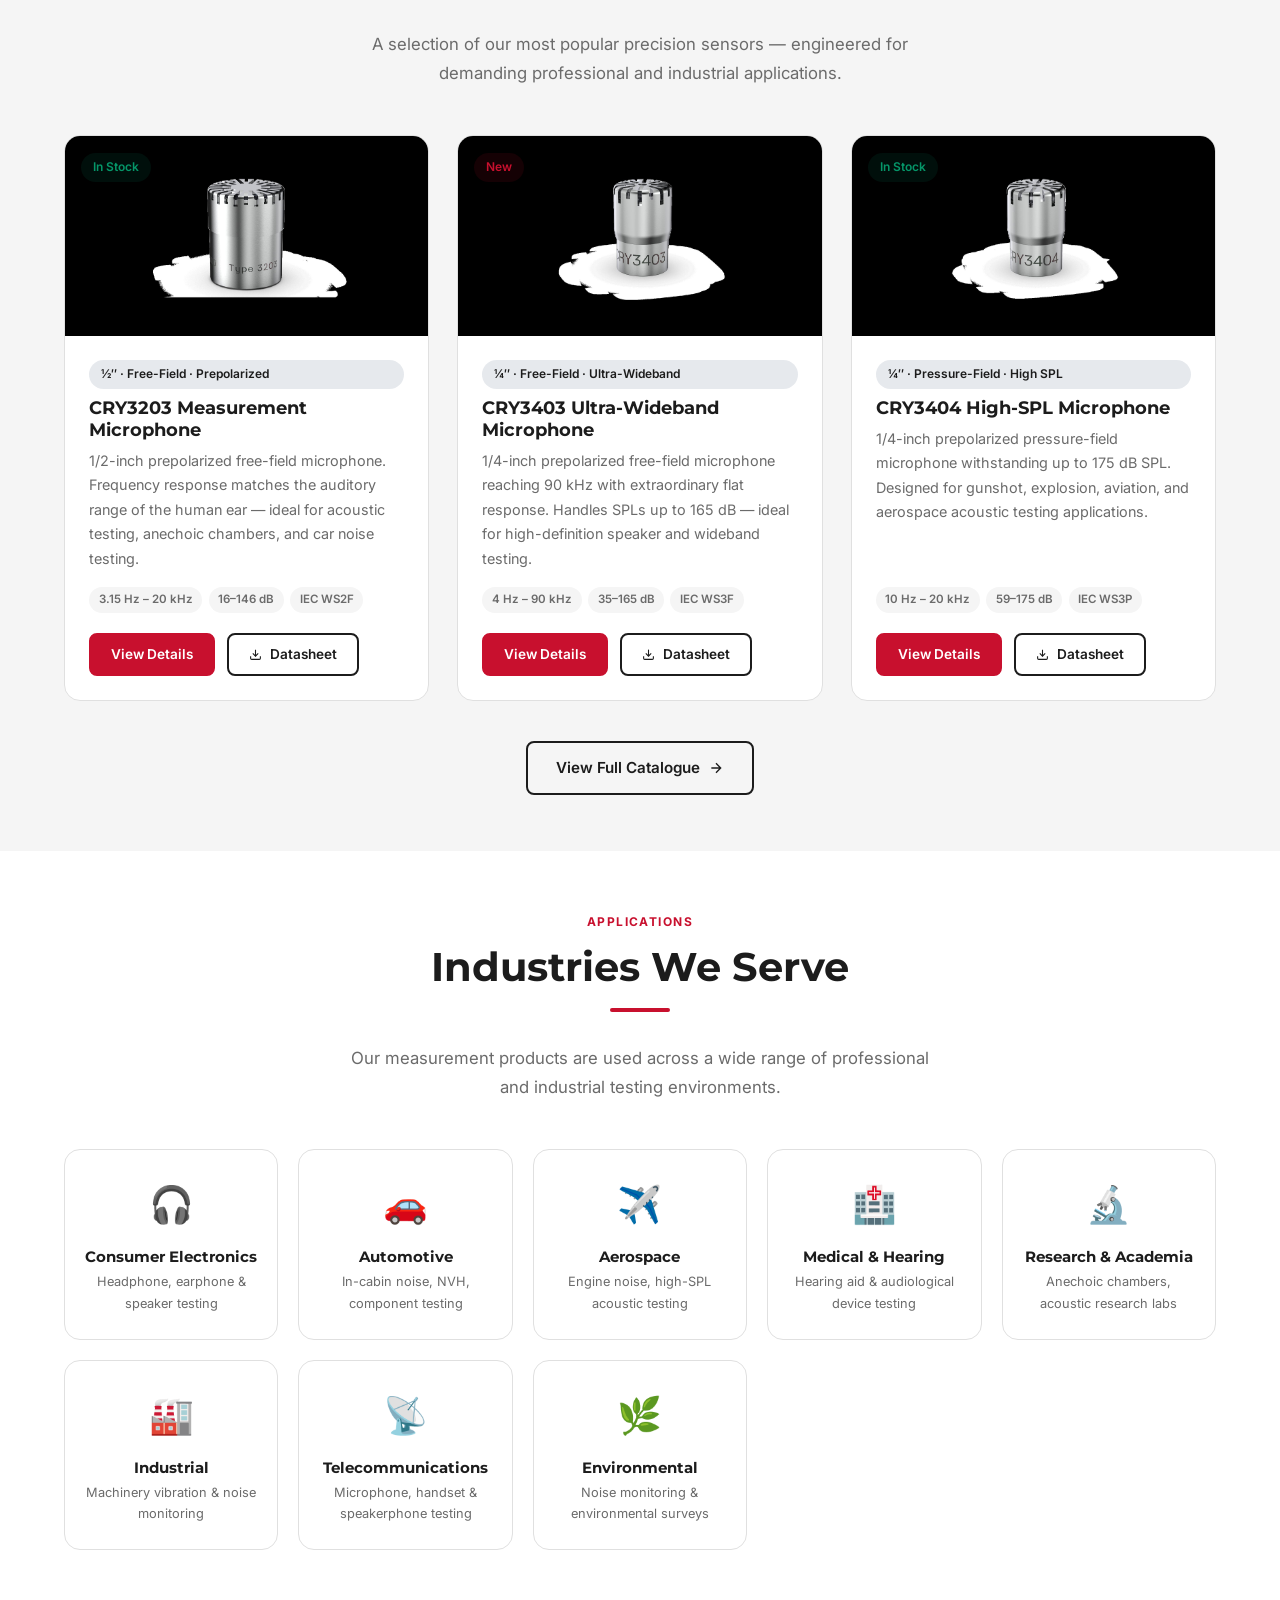
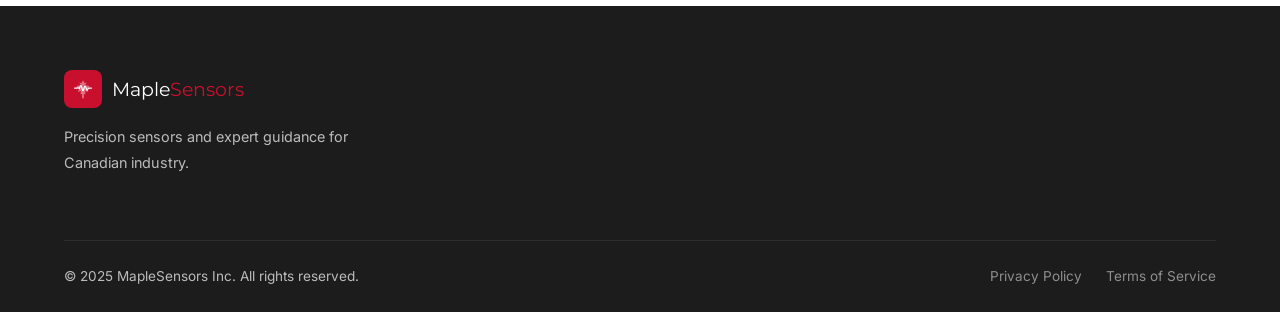
==== commit 13ffac64: "Updated missing products on product page and some allignment chnages. Added missing product images. " ====
--- a/index.html
+++ b/index.html
@@ -70,7 +70,7 @@
     }
     .stat-light-num {
       font-family: var(--ff-heading);
-      font-size: 2rem;
+      font-size: clamp(1.2rem,3vw,1.75rem);
       font-weight: 800;
       color: var(--clr-secondary);
       line-height: 1;
